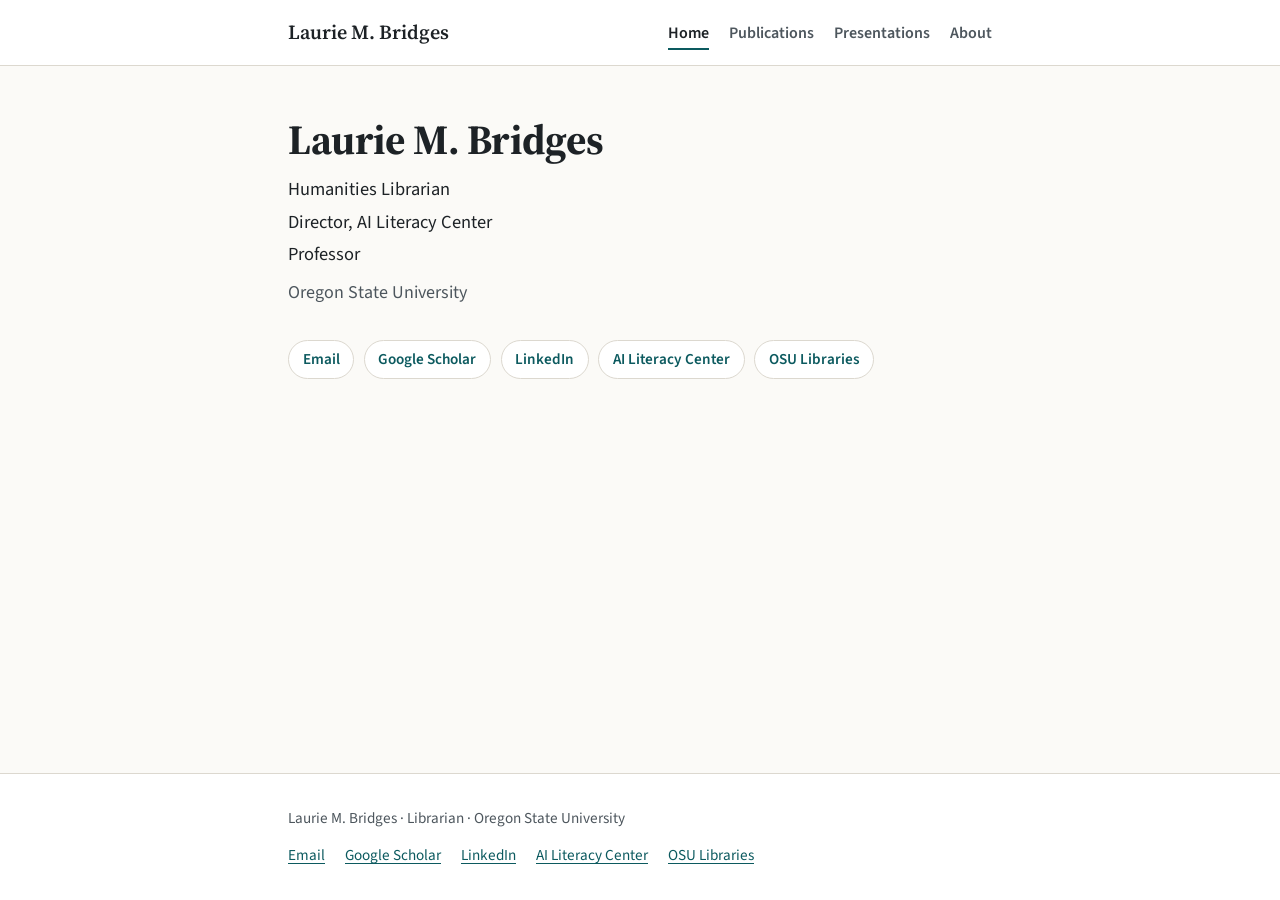
==== index.html @ 2cfdf592 "Add files via upload" ====
<!doctype html>
<html lang="en">
<head>
  <meta charset="utf-8">
  <meta name="viewport" content="width=device-width, initial-scale=1">
  <title>Laurie M. Bridges · Librarian &amp; Critical AI Literacy</title>
  <meta name="description" content="Laurie M. Bridges is Humanities Librarian, Director of the AI Literacy Center, and Professor at Oregon State University, working on critical AI literacy in libraries.">
  <meta property="og:title" content="Laurie M. Bridges · Librarian &amp; Critical AI Literacy">
  <meta property="og:description" content="Laurie M. Bridges is Humanities Librarian, Director of the AI Literacy Center, and Professor at Oregon State University, working on critical AI literacy in libraries.">
  <meta property="og:type" content="website">
  <link rel="preconnect" href="https://fonts.googleapis.com">
  <link rel="preconnect" href="https://fonts.gstatic.com" crossorigin>
  <link rel="stylesheet" href="https://fonts.googleapis.com/css2?family=Source+Sans+3:ital,wght@0,400;0,600;0,700;1,400&family=Source+Serif+4:wght@600&display=swap">
  <link rel="stylesheet" href="style.css">
</head>
<body>
  <a class="skip-link" href="#main">Skip to content</a>
  <header class="site-header">
    <div class="wrap">
      <a class="site-name" href="index.html">Laurie M. Bridges</a>
      <nav class="site-nav" aria-label="Main">
        <ul>
        <li><a href="index.html" aria-current="page">Home</a></li>
        <li><a href="publications.html">Publications</a></li>
        <li><a href="presentations.html">Presentations</a></li>
        <li><a href="about.html">About</a></li>
        </ul>
      </nav>
    </div>
  </header>
  <main id="main">
    <div class="wrap">
      <section aria-labelledby="name">
        <div>
          <h1 id="name" class="name">Laurie M. Bridges</h1>
          <ul class="roles">
            <li>Humanities Librarian</li>
            <li>Director, AI Literacy Center</li>
            <li>Professor</li>
          </ul>
          <p class="org">Oregon State University</p>
        </div>
      </section>
      <ul class="profile-links" aria-label="Profiles and contact">
        <li><a href="mailto:Laurie.Bridges@oregonstate.edu">Email</a></li>
        <li><a href="https://scholar.google.com/citations?user=hDvIfJgAAAAJ&amp;hl=en">Google Scholar</a></li>
        <li><a href="https://www.linkedin.com/in/laurie-bridges-834aa4215/">LinkedIn</a></li>
        <li><a href="https://ailiteracycenter.oregonstate.edu/directory/laurie-bridges">AI Literacy Center</a></li>
        <li><a href="https://library.oregonstate.edu/directory-profile/bridgesl">OSU Libraries</a></li>
      </ul>
    </div>
  </main>
  <footer class="site-footer">
    <div class="wrap">
      <p>Laurie M. Bridges · Librarian · Oregon State University</p>
      <ul aria-label="Profiles">
        <li><a href="mailto:Laurie.Bridges@oregonstate.edu">Email</a></li>
        <li><a href="https://scholar.google.com/citations?user=hDvIfJgAAAAJ&amp;hl=en">Google Scholar</a></li>
        <li><a href="https://www.linkedin.com/in/laurie-bridges-834aa4215/">LinkedIn</a></li>
        <li><a href="https://ailiteracycenter.oregonstate.edu/directory/laurie-bridges">AI Literacy Center</a></li>
        <li><a href="https://library.oregonstate.edu/directory-profile/bridgesl">OSU Libraries</a></li>
      </ul>
    </div>
  </footer>
</body>
</html>
---- style.css ----
/* Laurie M. Bridges — site styles
   Colors meet WCAG AA contrast (most pairs AAA) in light and dark modes. */

:root {
  --bg: #fbfaf7;
  --surface: #ffffff;
  --ink: #1d2226;
  --muted: #4d565d;
  --line: #dcd8cf;
  --accent: #0c5a5f;        /* deep teal: 7.6:1 on --bg */
  --accent-soft: #e3efee;
  --tag-bg: #f1ece2;
  --tag-ink: #5b4424;
  --keynote-bg: #0c5a5f;
  --keynote-ink: #ffffff;
  --focus: #b3541e;
  --max: 46rem;
  --serif: "Source Serif 4", Georgia, "Times New Roman", serif;
  --sans: "Source Sans 3", -apple-system, "Segoe UI", Roboto, Arial, sans-serif;
}

@media (prefers-color-scheme: dark) {
  :root {
    --bg: #14191c;
    --surface: #1b2226;
    --ink: #e9ecee;
    --muted: #b3bcc2;
    --line: #2f393f;
    --accent: #7fd1cf;
    --accent-soft: #1e3335;
    --tag-bg: #2c2a24;
    --tag-ink: #e8d7b8;
    --keynote-bg: #7fd1cf;
    --keynote-ink: #0d1f21;
    --focus: #f0a36f;
  }
}

*, *::before, *::after { box-sizing: border-box; }

html { -webkit-text-size-adjust: 100%; }

body {
  margin: 0;
  background: var(--bg);
  color: var(--ink);
  font-family: var(--sans);
  font-size: 1.125rem;
  line-height: 1.65;
  min-height: 100vh;
  display: flex;
  flex-direction: column;
}
main { flex: 1; }

a { color: var(--accent); text-underline-offset: 0.18em; text-decoration-thickness: 1px; }
a:hover { text-decoration-thickness: 2px; }
:focus-visible { outline: 3px solid var(--focus); outline-offset: 3px; border-radius: 2px; }

.skip-link {
  position: absolute; left: 1rem; top: -3rem;
  background: var(--ink); color: var(--bg);
  padding: 0.5rem 0.9rem; z-index: 10; border-radius: 4px;
}
.skip-link:focus { top: 1rem; }

.wrap { max-width: var(--max); margin: 0 auto; padding: 0 1rem; }

/* Header */
.site-header { border-bottom: 1px solid var(--line); background: var(--surface); }
.site-header .wrap {
  display: flex; flex-wrap: wrap; align-items: center; justify-content: space-between;
  gap: 0.5rem 1.5rem; padding-top: 1rem; padding-bottom: 1rem;
}
.site-name {
  font-family: var(--serif); font-weight: 600; font-size: 1.25rem;
  color: var(--ink); text-decoration: none;
}
.site-nav ul { list-style: none; display: flex; flex-wrap: wrap; gap: 0.25rem 1.25rem; margin: 0; padding: 0; }
.site-nav a {
  color: var(--muted); text-decoration: none; font-size: 1rem; font-weight: 600;
  padding: 0.25rem 0; border-bottom: 2px solid transparent;
}
.site-nav a:hover { color: var(--ink); }
.site-nav a[aria-current="page"] { color: var(--ink); border-bottom-color: var(--accent); }

/* Page heading */
main { padding: 3rem 0 4rem; }
h1, h2, h3 { font-family: var(--sans); line-height: 1.25; }
/* Serif is reserved for Laurie's name */
.site-name, .name { font-family: var(--serif); }
h1 { font-size: clamp(2rem, 5vw, 2.6rem); font-weight: 700; margin: 0 0 0.5rem; letter-spacing: -0.01em; }
.lede { color: var(--muted); font-size: 1.2rem; margin: 0 0 2.5rem; }
h2 { font-size: 1.4rem; font-weight: 700; margin: 2.75rem 0 1rem; }

/* Year dividers */
.year {
  display: flex; align-items: center; gap: 1rem;
  font-family: var(--sans); font-size: 1.1rem; font-weight: 700; color: var(--ink);
  margin: 2.5rem 0 1rem;
}
.year::after { content: ""; flex: 1; height: 1px; background: var(--line); }

/* Home */
.intro { display: grid; gap: 2rem; align-items: center; }
@media (min-width: 40rem) { .intro { grid-template-columns: 11rem 1fr; } }
.headshot {
  width: 11rem; height: 11rem; object-fit: cover; object-position: 50% 30%; border-radius: 50%;
  border: 1px solid var(--line); background: var(--accent-soft);
}
.roles { list-style: none; margin: 0 0 0.5rem; padding: 0; font-size: 1.15rem; }
.roles li + li { margin-top: 0.15rem; }
.org { color: var(--muted); margin: 0; }

.profile-links { list-style: none; padding: 0; margin: 2rem 0 0; display: flex; flex-wrap: wrap; gap: 0.6rem; }
.profile-links a {
  display: inline-block; padding: 0.4rem 0.85rem; border: 1px solid var(--line);
  border-radius: 999px; background: var(--surface); text-decoration: none;
  font-size: 0.95rem; font-weight: 600;
}
.profile-links a:hover { border-color: var(--accent); background: var(--accent-soft); }

/* Presentations */
.talks { list-style: none; margin: 0; padding: 0; }
.talk {
  display: grid; grid-template-columns: 3.25rem 1fr; gap: 1rem;
  padding: 1.1rem 1.25rem; margin-bottom: 0.9rem;
  background: var(--surface); border: 1px solid var(--line); border-radius: 8px;
}
.talk-month {
  font-size: 0.8rem; font-weight: 700; letter-spacing: 0.08em; text-transform: uppercase;
  color: var(--muted); padding-top: 0.25rem; border-right: 1px solid var(--line);
}
.talk h3 { font-family: var(--sans); font-size: 1.1rem; font-weight: 700; margin: 0 0 0.2rem; }
.talk p { margin: 0; color: var(--muted); font-size: 1rem; }
.talk .with { font-style: italic; }
.tags { list-style: none; margin: 0.6rem 0 0; padding: 0; display: flex; flex-wrap: wrap; gap: 0.4rem; }
.tags li {
  font-size: 0.78rem; font-weight: 700; letter-spacing: 0.05em; text-transform: uppercase;
  background: var(--tag-bg); color: var(--tag-ink); padding: 0.15rem 0.6rem; border-radius: 999px;
}
.tags li.keynote { background: var(--keynote-bg); color: var(--keynote-ink); }

/* Publications */
.pubs { list-style: none; margin: 0; padding: 0; }
.pubs li { padding-left: 1.5rem; text-indent: -1.5rem; margin-bottom: 1rem; overflow-wrap: anywhere; }
.pubs .note { display: block; text-indent: 0; margin-top: 0.3rem; color: var(--muted); font-size: 1rem; }

/* About */
.about-head { display: grid; gap: 1.5rem; align-items: start; margin-bottom: 1rem; }
@media (min-width: 40rem) { .about-head { grid-template-columns: 1fr 10rem; } }
.about-head .headshot { width: 10rem; height: 10rem; }
.positions { list-style: none; padding: 0; margin: 0 0 0.5rem; }
.positions li { margin-bottom: 0.35rem; }
.positions .dates { color: var(--muted); white-space: nowrap; }
.edu { margin: 0; }
.edu dt { font-weight: 700; margin-top: 1rem; }
.edu dd { margin: 0; color: var(--muted); }
.involve { padding-left: 1.2rem; }
.involve li { margin-bottom: 0.5rem; }
.involve .dates { color: var(--muted); }

/* Footer */
.site-footer { border-top: 1px solid var(--line); background: var(--surface); padding: 2rem 0; font-size: 0.95rem; color: var(--muted); }
.site-footer .wrap { display: flex; flex-wrap: wrap; gap: 0.75rem 1.5rem; justify-content: space-between; }
.site-footer ul { list-style: none; display: flex; flex-wrap: wrap; gap: 0.5rem 1.25rem; margin: 0; padding: 0; }
.site-footer p { margin: 0; }
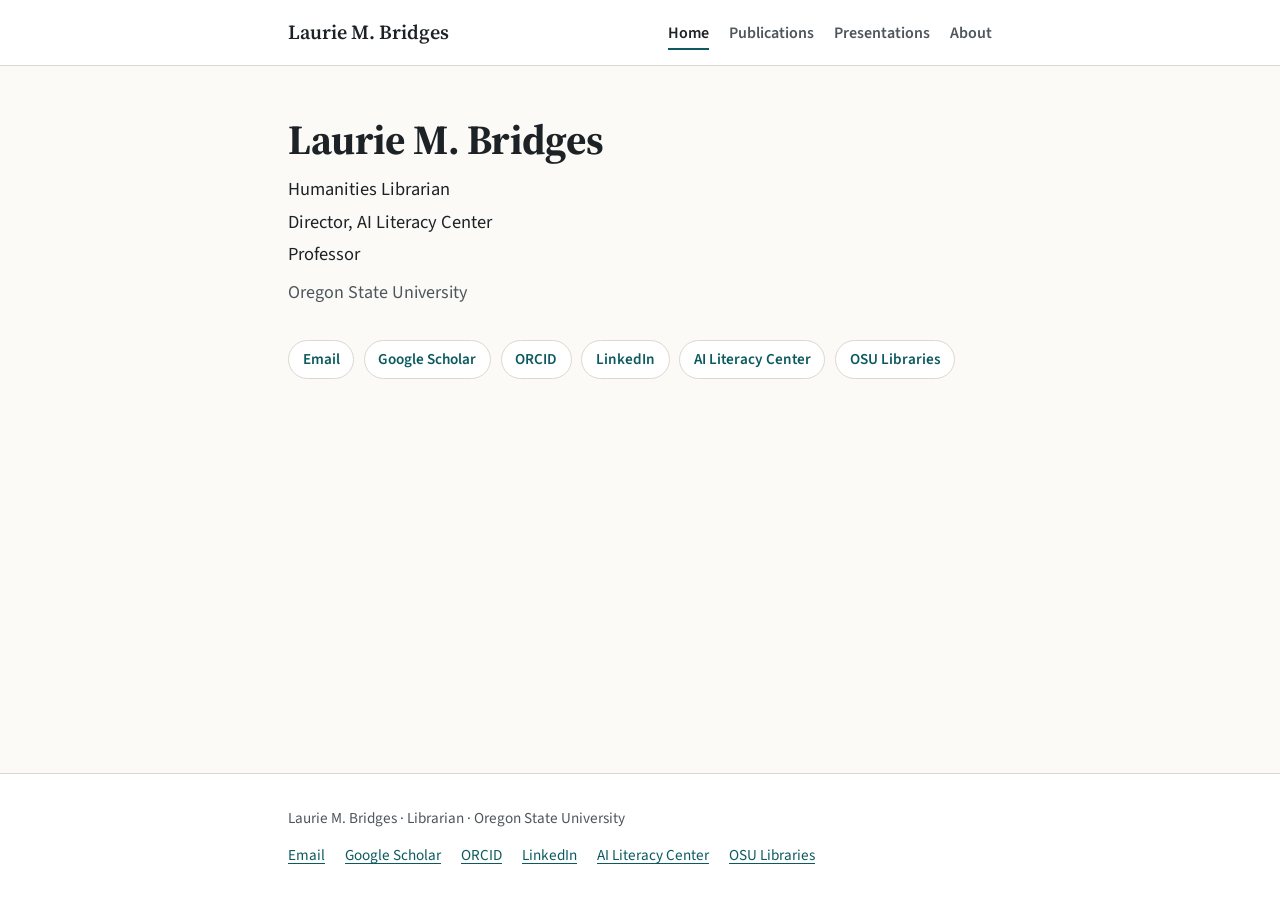
==== commit 75669327: "Add ORCID link" ====
--- a/index.html
+++ b/index.html
@@ -44,6 +44,7 @@
       <ul class="profile-links" aria-label="Profiles and contact">
         <li><a href="mailto:Laurie.Bridges@oregonstate.edu">Email</a></li>
         <li><a href="https://scholar.google.com/citations?user=hDvIfJgAAAAJ&amp;hl=en">Google Scholar</a></li>
+        <li><a href="https://orcid.org/0000-0002-2765-5440">ORCID</a></li>
         <li><a href="https://www.linkedin.com/in/laurie-bridges-834aa4215/">LinkedIn</a></li>
         <li><a href="https://ailiteracycenter.oregonstate.edu/directory/laurie-bridges">AI Literacy Center</a></li>
         <li><a href="https://library.oregonstate.edu/directory-profile/bridgesl">OSU Libraries</a></li>
@@ -56,6 +57,7 @@
       <ul aria-label="Profiles">
         <li><a href="mailto:Laurie.Bridges@oregonstate.edu">Email</a></li>
         <li><a href="https://scholar.google.com/citations?user=hDvIfJgAAAAJ&amp;hl=en">Google Scholar</a></li>
+        <li><a href="https://orcid.org/0000-0002-2765-5440">ORCID</a></li>
         <li><a href="https://www.linkedin.com/in/laurie-bridges-834aa4215/">LinkedIn</a></li>
         <li><a href="https://ailiteracycenter.oregonstate.edu/directory/laurie-bridges">AI Literacy Center</a></li>
         <li><a href="https://library.oregonstate.edu/directory-profile/bridgesl">OSU Libraries</a></li>
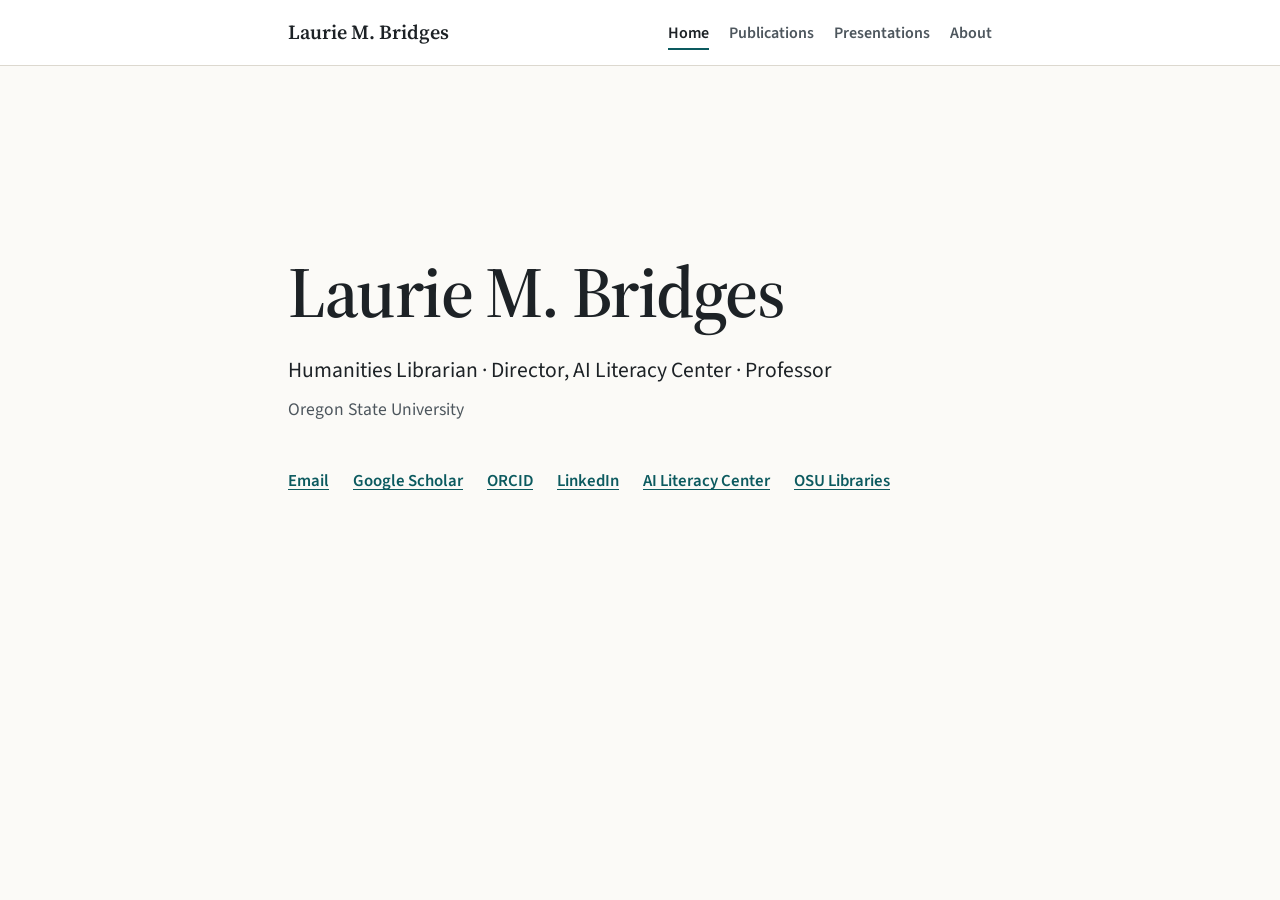
==== commit e3e69d4a: "Simpler homepage" ====
--- a/index.html
+++ b/index.html
@@ -30,39 +30,20 @@
   </header>
   <main id="main">
     <div class="wrap">
-      <section aria-labelledby="name">
-        <div>
-          <h1 id="name" class="name">Laurie M. Bridges</h1>
-          <ul class="roles">
-            <li>Humanities Librarian</li>
-            <li>Director, AI Literacy Center</li>
-            <li>Professor</li>
-          </ul>
-          <p class="org">Oregon State University</p>
-        </div>
-      </section>
-      <ul class="profile-links" aria-label="Profiles and contact">
+      <section class="hero" aria-labelledby="name">
+        <h1 id="name" class="name">Laurie M. Bridges</h1>
+        <p class="tagline">Humanities Librarian · Director, AI Literacy Center · Professor</p>
+        <p class="org">Oregon State University</p>
+        <ul class="hero-links" aria-label="Profiles and contact">
         <li><a href="mailto:Laurie.Bridges@oregonstate.edu">Email</a></li>
         <li><a href="https://scholar.google.com/citations?user=hDvIfJgAAAAJ&amp;hl=en">Google Scholar</a></li>
         <li><a href="https://orcid.org/0000-0002-2765-5440">ORCID</a></li>
         <li><a href="https://www.linkedin.com/in/laurie-bridges-834aa4215/">LinkedIn</a></li>
         <li><a href="https://ailiteracycenter.oregonstate.edu/directory/laurie-bridges">AI Literacy Center</a></li>
         <li><a href="https://library.oregonstate.edu/directory-profile/bridgesl">OSU Libraries</a></li>
-      </ul>
+        </ul>
+      </section>
     </div>
   </main>
-  <footer class="site-footer">
-    <div class="wrap">
-      <p>Laurie M. Bridges · Librarian · Oregon State University</p>
-      <ul aria-label="Profiles">
-        <li><a href="mailto:Laurie.Bridges@oregonstate.edu">Email</a></li>
-        <li><a href="https://scholar.google.com/citations?user=hDvIfJgAAAAJ&amp;hl=en">Google Scholar</a></li>
-        <li><a href="https://orcid.org/0000-0002-2765-5440">ORCID</a></li>
-        <li><a href="https://www.linkedin.com/in/laurie-bridges-834aa4215/">LinkedIn</a></li>
-        <li><a href="https://ailiteracycenter.oregonstate.edu/directory/laurie-bridges">AI Literacy Center</a></li>
-        <li><a href="https://library.oregonstate.edu/directory-profile/bridgesl">OSU Libraries</a></li>
-      </ul>
-    </div>
-  </footer>
 </body>
 </html>
--- a/style.css
+++ b/style.css
@@ -165,3 +165,22 @@
 .site-footer .wrap { display: flex; flex-wrap: wrap; gap: 0.75rem 1.5rem; justify-content: space-between; }
 .site-footer ul { list-style: none; display: flex; flex-wrap: wrap; gap: 0.5rem 1.25rem; margin: 0; padding: 0; }
 .site-footer p { margin: 0; }
+
+/* Home hero: spacious, minimal */
+.hero {
+  min-height: 58vh;
+  display: flex; flex-direction: column; justify-content: center;
+  padding: 2rem 0;
+}
+.hero .name {
+  font-size: clamp(2.75rem, 8vw, 4.5rem);
+  font-weight: 600; letter-spacing: -0.02em; line-height: 1.05;
+  margin: 0 0 1.5rem;
+}
+.hero .tagline { font-size: clamp(1.1rem, 2.4vw, 1.35rem); margin: 0 0 0.4rem; color: var(--ink); }
+.hero .org { font-size: 1.1rem; }
+.hero-links {
+  list-style: none; padding: 0; margin: 2.75rem 0 0;
+  display: flex; flex-wrap: wrap; gap: 0.4rem 1.5rem; font-size: 1.05rem;
+}
+.hero-links a { font-weight: 600; }
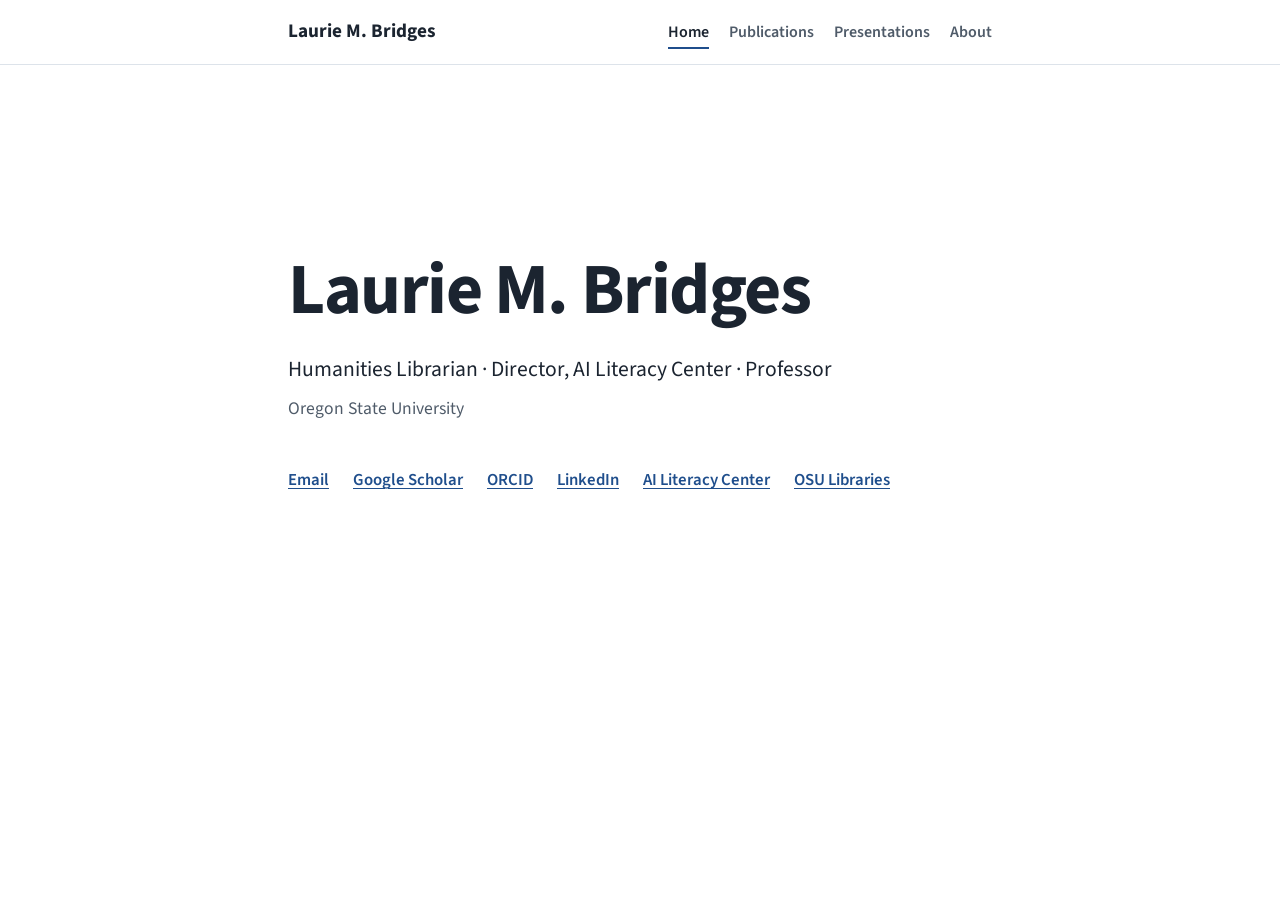
==== commit a93f45c0: "Card catalog design" ====
--- a/index.html
+++ b/index.html
@@ -10,7 +10,7 @@
   <meta property="og:type" content="website">
   <link rel="preconnect" href="https://fonts.googleapis.com">
   <link rel="preconnect" href="https://fonts.gstatic.com" crossorigin>
-  <link rel="stylesheet" href="https://fonts.googleapis.com/css2?family=Source+Sans+3:ital,wght@0,400;0,600;0,700;1,400&family=Source+Serif+4:wght@600&display=swap">
+  <link rel="stylesheet" href="https://fonts.googleapis.com/css2?family=Source+Sans+3:ital,wght@0,400;0,600;0,700;1,400&family=Courier+Prime:ital,wght@0,400;0,700;1,400&display=swap">
   <link rel="stylesheet" href="style.css">
 </head>
 <body>
--- a/style.css
+++ b/style.css
@@ -2,37 +2,36 @@
    Colors meet WCAG AA contrast (most pairs AAA) in light and dark modes. */
 
 :root {
-  --bg: #fbfaf7;
-  --surface: #ffffff;
-  --ink: #1d2226;
-  --muted: #4d565d;
-  --line: #dcd8cf;
-  --accent: #0c5a5f;        /* deep teal: 7.6:1 on --bg */
-  --accent-soft: #e3efee;
-  --tag-bg: #f1ece2;
-  --tag-ink: #5b4424;
-  --keynote-bg: #0c5a5f;
+  --bg: #ffffff;
+  --surface: #f6f8fb;
+  --ink: #1b2430;
+  --muted: #4f5b69;
+  --line: #dde3ea;
+  --accent: #1f4e8c;        /* library navy: 8.2:1 on white */
+  --accent-soft: #e8eef7;
+  --tag-bg: #eef1f5;
+  --tag-ink: #2f3d4f;
+  --keynote-bg: #1f4e8c;
   --keynote-ink: #ffffff;
-  --focus: #b3541e;
+  --focus: #c2410c;
   --max: 46rem;
-  --serif: "Source Serif 4", Georgia, "Times New Roman", serif;
   --sans: "Source Sans 3", -apple-system, "Segoe UI", Roboto, Arial, sans-serif;
 }
 
 @media (prefers-color-scheme: dark) {
   :root {
-    --bg: #14191c;
-    --surface: #1b2226;
-    --ink: #e9ecee;
-    --muted: #b3bcc2;
-    --line: #2f393f;
-    --accent: #7fd1cf;
-    --accent-soft: #1e3335;
-    --tag-bg: #2c2a24;
-    --tag-ink: #e8d7b8;
-    --keynote-bg: #7fd1cf;
-    --keynote-ink: #0d1f21;
-    --focus: #f0a36f;
+    --bg: #111821;
+    --surface: #18212c;
+    --ink: #e8edf3;
+    --muted: #aeb9c6;
+    --line: #2a3644;
+    --accent: #8fb8ee;
+    --accent-soft: #1c2b3d;
+    --tag-bg: #223041;
+    --tag-ink: #d5dfeb;
+    --keynote-bg: #8fb8ee;
+    --keynote-ink: #0e1a2a;
+    --focus: #f59e62;
   }
 }
 
@@ -73,7 +72,7 @@
   gap: 0.5rem 1.5rem; padding-top: 1rem; padding-bottom: 1rem;
 }
 .site-name {
-  font-family: var(--serif); font-weight: 600; font-size: 1.25rem;
+  font-family: var(--sans); font-weight: 700; font-size: 1.2rem;
   color: var(--ink); text-decoration: none;
 }
 .site-nav ul { list-style: none; display: flex; flex-wrap: wrap; gap: 0.25rem 1.25rem; margin: 0; padding: 0; }
@@ -86,9 +85,8 @@
 
 /* Page heading */
 main { padding: 3rem 0 4rem; }
-h1, h2, h3 { font-family: var(--sans); line-height: 1.25; }
-/* Serif is reserved for Laurie's name */
-.site-name, .name { font-family: var(--serif); }
+h1, h2, h3 { font-family: var(--sans); line-height: 1.2; }
+
 h1 { font-size: clamp(2rem, 5vw, 2.6rem); font-weight: 700; margin: 0 0 0.5rem; letter-spacing: -0.01em; }
 .lede { color: var(--muted); font-size: 1.2rem; margin: 0 0 2.5rem; }
 h2 { font-size: 1.4rem; font-weight: 700; margin: 2.75rem 0 1rem; }
@@ -112,45 +110,9 @@
 .roles li + li { margin-top: 0.15rem; }
 .org { color: var(--muted); margin: 0; }
 
-.profile-links { list-style: none; padding: 0; margin: 2rem 0 0; display: flex; flex-wrap: wrap; gap: 0.6rem; }
-.profile-links a {
-  display: inline-block; padding: 0.4rem 0.85rem; border: 1px solid var(--line);
-  border-radius: 999px; background: var(--surface); text-decoration: none;
-  font-size: 0.95rem; font-weight: 600;
-}
-.profile-links a:hover { border-color: var(--accent); background: var(--accent-soft); }
-
-/* Presentations */
-.talks { list-style: none; margin: 0; padding: 0; }
-.talk {
-  display: grid; grid-template-columns: 3.25rem 1fr; gap: 1rem;
-  padding: 1.1rem 1.25rem; margin-bottom: 0.9rem;
-  background: var(--surface); border: 1px solid var(--line); border-radius: 8px;
-}
-.talk-month {
-  font-size: 0.8rem; font-weight: 700; letter-spacing: 0.08em; text-transform: uppercase;
-  color: var(--muted); padding-top: 0.25rem; border-right: 1px solid var(--line);
-}
-.talk h3 { font-family: var(--sans); font-size: 1.1rem; font-weight: 700; margin: 0 0 0.2rem; }
-.talk p { margin: 0; color: var(--muted); font-size: 1rem; }
-.talk .with { font-style: italic; }
-.tags { list-style: none; margin: 0.6rem 0 0; padding: 0; display: flex; flex-wrap: wrap; gap: 0.4rem; }
-.tags li {
-  font-size: 0.78rem; font-weight: 700; letter-spacing: 0.05em; text-transform: uppercase;
-  background: var(--tag-bg); color: var(--tag-ink); padding: 0.15rem 0.6rem; border-radius: 999px;
-}
-.tags li.keynote { background: var(--keynote-bg); color: var(--keynote-ink); }
-
-/* Publications */
-.pubs { list-style: none; margin: 0; padding: 0; }
-.pubs li { padding-left: 1.5rem; text-indent: -1.5rem; margin-bottom: 1rem; overflow-wrap: anywhere; }
-.pubs .note { display: block; text-indent: 0; margin-top: 0.3rem; color: var(--muted); font-size: 1rem; }
 
 /* About */
-.about-head { display: grid; gap: 1.5rem; align-items: start; margin-bottom: 1rem; }
-@media (min-width: 40rem) { .about-head { grid-template-columns: 1fr 10rem; } }
-.about-head .headshot { width: 10rem; height: 10rem; }
-.positions { list-style: none; padding: 0; margin: 0 0 0.5rem; }
+.positions { list-style: none; padding: 0; margin: 0 0 0.9rem; }
 .positions li { margin-bottom: 0.35rem; }
 .positions .dates { color: var(--muted); white-space: nowrap; }
 .edu { margin: 0; }
@@ -174,7 +136,7 @@
 }
 .hero .name {
   font-size: clamp(2.75rem, 8vw, 4.5rem);
-  font-weight: 600; letter-spacing: -0.02em; line-height: 1.05;
+  font-weight: 700; letter-spacing: -0.02em; line-height: 1.05;
   margin: 0 0 1.5rem;
 }
 .hero .tagline { font-size: clamp(1.1rem, 2.4vw, 1.35rem); margin: 0 0 0.4rem; color: var(--ink); }
@@ -184,3 +146,82 @@
   display: flex; flex-wrap: wrap; gap: 0.4rem 1.5rem; font-size: 1.05rem;
 }
 .hero-links a { font-weight: 600; }
+
+/* Header and footer: white, blending into the page */
+.site-header, .site-footer { background: var(--bg); }
+
+/* ---------- Card catalog cards ---------- */
+:root {
+  --card: #fbf8f1;
+  --card-edge: #e3dccd;
+  --card-ink: #23262b;
+  --card-muted: #4a4d52;
+  --card-red: #b3261e;
+  --type: "Courier Prime", "Courier New", Courier, monospace;
+}
+@media (prefers-color-scheme: dark) {
+  :root { --card: #f3eee2; --card-edge: #d8cfbc; }
+}
+.cards { list-style: none; margin: 0; padding: 0; display: grid; gap: 1.25rem; }
+.card {
+  position: relative;
+  display: grid; grid-template-columns: 5rem 1fr; gap: 0 1.1rem;
+  padding: 1.5rem 1.75rem 2.6rem 1.25rem;
+  background: var(--card); color: var(--card-ink);
+  border: 1px solid var(--card-edge); border-radius: 3px;
+  box-shadow: 0 1px 0 #ebe4d5, 0 8px 16px -10px rgba(27, 36, 48, .35);
+  font-family: var(--type); font-size: 1rem; line-height: 1.5;
+}
+.card::after { /* the punched rod hole */
+  content: ""; position: absolute; left: 50%; bottom: .75rem;
+  width: .8rem; height: .8rem; margin-left: -.4rem; border-radius: 50%;
+  background: var(--bg); box-shadow: inset 0 1px 2px rgba(0, 0, 0, .3);
+}
+.card-call {
+  font-family: var(--type); font-weight: 700; font-size: .85rem;
+  letter-spacing: .06em; text-transform: uppercase; line-height: 1.6;
+  border-right: 1.5px solid var(--card-red); padding-right: .5rem;
+}
+.card-call abbr { text-decoration: none; }
+.card-body { min-width: 0; }
+.card-body a { color: #1f4e8c; }
+.card-head {
+  font-family: var(--type); font-weight: 700; font-size: 1.05rem; line-height: 1.4;
+  color: var(--card-ink); margin: 0 0 .75rem; padding-bottom: .6rem;
+  border-bottom: 1.5px solid var(--card-red);
+}
+.card-head a { color: var(--card-ink); text-decoration-color: rgba(35, 38, 43, .35); }
+.card-head a:hover { color: #1f4e8c; }
+.card p { margin: 0 0 .2rem; color: var(--card-muted); overflow-wrap: anywhere; }
+.card .with { font-style: italic; }
+.card-doi { font-size: .9rem; }
+.card-note { margin-top: .6rem !important; }
+.card-subjects { margin-top: .9rem !important; font-size: .9rem; color: var(--card-ink) !important; }
+.card-tags { list-style: none; margin: .8rem 0 0; padding: 0; display: flex; flex-wrap: wrap; gap: .3rem; }
+.card-tags li { font-weight: 700; font-size: .82rem; letter-spacing: .05em; text-transform: uppercase; }
+.card-tags li + li::before { content: "— "; }
+.card-tags li.keynote { color: var(--card-red); }
+@media (max-width: 34rem) {
+  .card { grid-template-columns: 1fr; padding: 1.25rem 1.25rem 2.5rem; }
+  .card-call { border-right: 0; padding: 0; margin-bottom: .6rem; }
+  .card-call br { display: none; }
+}
+
+/* About: author card with a clipped-on photo */
+.author-card { grid-template-columns: 5rem 1fr 8rem; margin-bottom: 1.5rem; }
+.card-photo {
+  width: 7.5rem; height: 9.4rem; object-fit: cover; object-position: 50% 25%;
+  border: 6px solid #fff; box-shadow: 0 2px 6px rgba(0,0,0,.2); transform: rotate(2deg);
+  justify-self: end;
+}
+@media (max-width: 40rem) {
+  .author-card { grid-template-columns: 1fr; }
+  .card-photo { grid-row: 1; justify-self: start; margin-bottom: 1rem; }
+}
+.author-card .positions li { color: var(--card-ink); }
+
+/* Plain row of profile links (About page) — same style as the homepage links */
+.link-row { list-style: none; padding: 0; margin: 0 0 1rem; display: flex; flex-wrap: wrap; gap: 0.4rem 1.5rem; font-size: 1.05rem; }
+.link-row a { font-weight: 600; }
+.author-card { grid-template-columns: 2.5rem 1fr 8rem; }
+@media (max-width: 40rem) { .author-card { grid-template-columns: 1fr; } .author-card .card-call { display: none; } }
